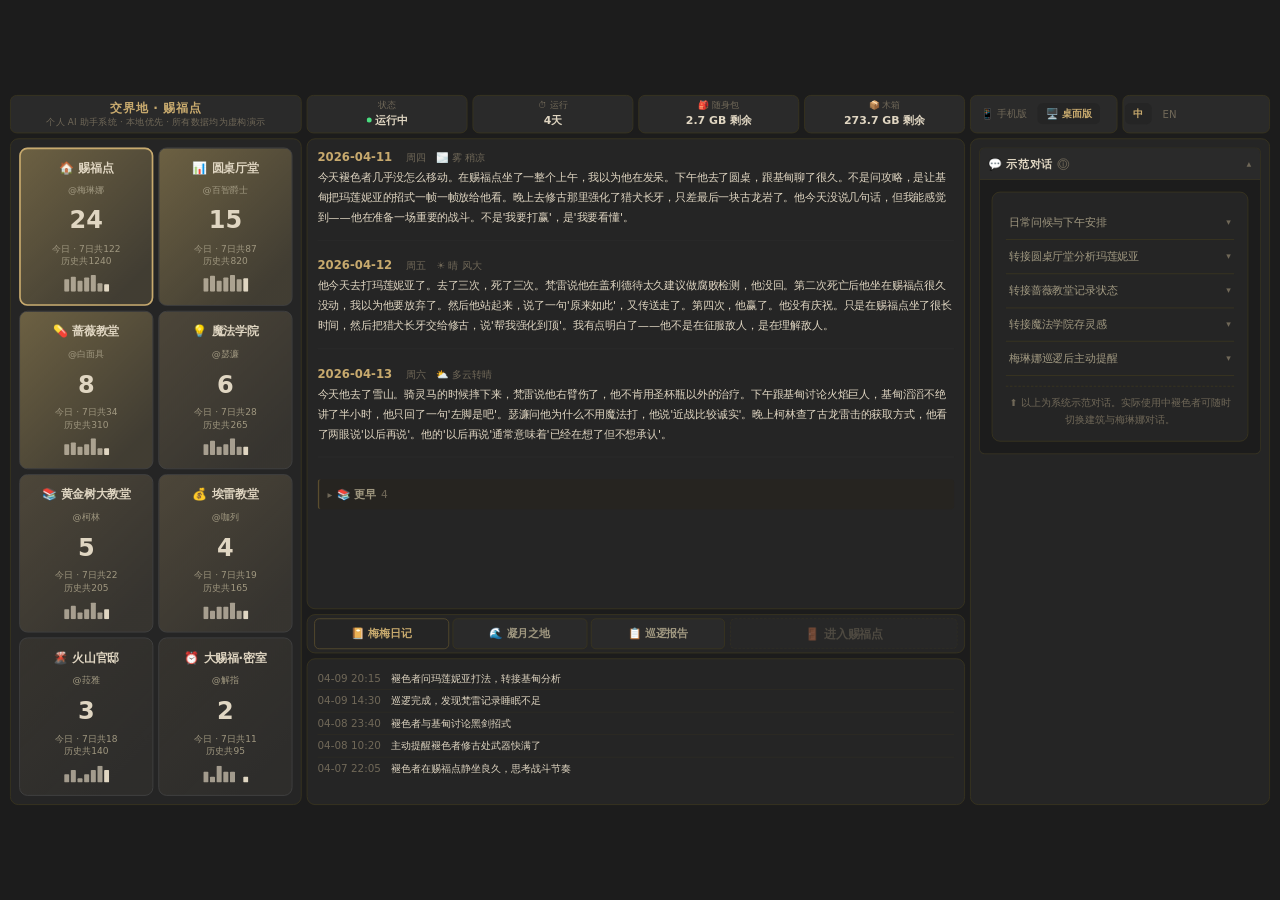
==== desktop.html @ c55a284a "feat(demo desktop): 同步 live dashboard 缩放架构 - #app 锁 1536×864 设计基准 + transform: scale 整页等比缩放   + html" ====
<!DOCTYPE html>
<html lang="zh-CN">
<head>
<script>
// UA 分流 + localStorage 偏好覆盖
(function(){
  var pref = null;
  try { pref = localStorage.getItem('demo_view'); } catch(e){}
  if (pref === 'mobile') { location.replace('/'); return; }
  if (!pref) {
    var isMobile = /Mobi|Android|iPhone|iPad|iPod/i.test(navigator.userAgent);
    if (isMobile) { location.replace('/'); return; }
  }
})();
</script>
<meta charset="UTF-8">
<meta name="viewport" content="width=device-width, initial-scale=1.0">
<title>MoSphere · Site of Grace Demo</title>
<link rel="stylesheet" href="css/style.css?v=20260424a">
<link rel="stylesheet" href="css/desktop.css?v=20260424a">
</head>
<body class="view-desktop">
<div id="app">
  <header id="header">
    <div class="title-box">
      <h1 id="main-title"></h1>
      <div id="header-subtitle"></div>
    </div>
    <div class="status-bar" id="status-bar"></div>
    <div class="view-switch" id="view-switch">
      <button type="button" class="view-opt" data-view="mobile">📱 手机版</button>
      <button type="button" class="view-opt active" data-view="desktop">🖥️ 桌面版</button>
    </div>
    <div class="lang-switch" id="lang-switch">
      <button type="button" class="lang-opt" data-lang="cn" onclick="setLang('cn')">中</button>
      <button type="button" class="lang-opt" data-lang="en" onclick="setLang('en')">EN</button>
    </div>
  </header>

  <div class="desktop-layout">
    <!-- 左列：建筑卡 2×4 -->
    <div class="left-col">
      <div class="cells" id="buildings-grid"></div>
    </div>

    <!-- 中列：content-area + mid-bar + log-area -->
    <div class="mid-col">
      <div class="content-area" id="content-area">
        <div class="accordion" id="accordion"></div>
      </div>
      <div class="mid-bar" id="mid-bar"></div>
      <div class="log-area" id="log-area"></div>
    </div>

    <!-- 右列：对话 -->
    <aside class="right-col">
      <div class="chat-demo" id="conv-area">
        <div class="accordion" id="conv-accordion"></div>
      </div>
    </aside>
  </div>
</div>

<script src="js/app.js?v=20260424a"></script>
<script src="js/desktop.js?v=20260424a"></script>
</body>
</html>
---- css/style.css ----
/* ═══════════════════════════════════════════
   MoSphere Demo — Elden Ring Dark Theme
   Primary: #C8AA6E  Background: #1C1C1C
   ═══════════════════════════════════════════ */

:root {
  --gold: #C8AA6E;
  --gold-dim: #9A7D4E;
  --gold-bright: #E8D5A3;
  --bg-primary: #1C1C1C;
  --bg-secondary: #252525;
  --bg-card: #2A2A2A;
  --bg-card-hover: #333333;
  --text-primary: #E0D6C2;
  --text-secondary: #A09880;
  --text-dim: #706858;
  --border: #3A3520;
  --border-gold: #5A4D2E;
  --green: #4ade80;
  --red: #f87171;
  --yellow: #fbbf24;
}

* { margin: 0; padding: 0; box-sizing: border-box; }

html { overflow-x: hidden; }

body {
  background: var(--bg-primary);
  color: var(--text-primary);
  font-family: 'Segoe UI', 'Noto Sans SC', 'Noto Sans', system-ui, sans-serif;
  line-height: 1.6;
  font-size: 14px;
  overflow-x: hidden;
}

/* ── Header (一行方格，随页面滚动，padding 对齐 main) ── */
header {
  display: flex;
  flex-wrap: wrap;
  align-items: stretch;
  gap: 6px;
  padding: 6px 12px;
  background: var(--bg-secondary);
}

.title-box {
  background: var(--bg-card);
  border: 1px solid var(--border);
  border-radius: 8px;
  padding: 6px 14px;
  display: flex;
  flex-direction: column;
  justify-content: center;
  align-items: center;
  text-align: center;
  flex: 2;
  min-width: 220px;
}

.title-box h1 {
  display: flex;
  align-items: center;
  justify-content: center;
  font-size: 1rem;
  color: var(--gold);
  font-weight: 600;
  letter-spacing: 0.5px;
  line-height: 1.2;
}

.title-box #header-subtitle {
  font-size: 0.7rem;
  color: var(--text-dim);
  margin-top: 2px;
  letter-spacing: 0.2px;
  line-height: 1.3;
}

/* status-bar 在 main 末尾做页脚状态条（对齐 live） */
.status-bar {
  display: flex;
  flex-wrap: wrap;
  gap: 6px;
  justify-content: center;
  margin-top: 6px;
}
/* 手机端（<900px）底部 4 格固定 2×2 */
@media (max-width: 899px) {
  .status-bar {
    display: grid;
    grid-template-columns: repeat(2, 1fr);
  }
  .status-bar .status-item { min-width: 0; }
}

.status-item {
  flex: 1;
  min-width: 108px;
  background: var(--bg-card);
  border: 1px solid var(--border);
  border-radius: 8px;
  padding: 4px 12px;
  display: flex;
  flex-direction: column;
  justify-content: center;
  text-align: center;
  align-items: center;
}
.status-item .label {
  font-size: 0.7rem;
  color: var(--text-dim);
  line-height: 1.2;
}
.status-item .value {
  font-size: 0.88rem;
  color: var(--text-primary);
  font-weight: 600;
  margin-top: 2px;
  display: flex;
  align-items: center;
  gap: 5px;
  white-space: nowrap;
  overflow: hidden;
  text-overflow: ellipsis;
}

.status-dot {
  width: 6px; height: 6px;
  border-radius: 50%;
  background: var(--green);
  flex-shrink: 0;
}

/* view-switch / lang-switch：横向 2 按钮分段控件 */
.view-switch,
.lang-switch {
  display: flex;
  flex-direction: row;
  align-items: center;
  gap: 3px;
  background: var(--bg-card);
  border: 1px solid var(--border);
  border-radius: 8px;
  padding: 3px;
  flex: 0 0 auto;
}
.view-opt,
.lang-opt {
  background: transparent;
  color: var(--text-dim);
  border: none;
  border-radius: 6px;
  padding: 6px 12px;
  font-size: 0.8rem;
  font-family: inherit;
  text-align: center;
  cursor: pointer;
  white-space: nowrap;
  transition: background 0.15s, color 0.15s;
}
.view-opt:hover,
.lang-opt:hover { color: var(--text-primary); }
.view-opt.active,
.lang-opt.active {
  background: var(--bg-secondary);
  color: var(--gold);
  cursor: default;
  font-weight: 600;
}

/* ── Main ── */
main {
  margin: 0 auto;
  padding: 6px 12px;
}

section { margin-bottom: 6px; }

.section-title {
  display: flex;
  align-items: center;
  color: var(--gold);
  font-size: 0.95rem;
  font-weight: 600;
  margin-bottom: 12px;
  padding-bottom: 6px;
  border-bottom: 1px solid var(--border);
}

/* ── Building Panel (≥900 1×8 / 400-899 2×4 / <400 4×2) ── */
#buildings-grid {
  display: grid;
  grid-template-columns: repeat(8, 1fr);
  gap: 6px;
}
@media (max-width: 899px) {
  #buildings-grid { grid-template-columns: repeat(4, 1fr); }
}
@media (max-width: 399px) {
  #buildings-grid { grid-template-columns: repeat(2, 1fr); }
}

.building-card {
  background: var(--bg-card);
  border: 1px solid #444;
  border-radius: 10px;
  padding: 10px 8px;
  text-align: center;
  cursor: pointer;
  transition: border-color 0.15s, background 0.15s;
  position: relative;
  display: flex;
  flex-direction: column;
  justify-content: space-between;
  min-height: 0;
}
.building-card:hover { border-color: var(--gold-dim); }
.building-card.active {
  outline: 2px solid var(--gold);
  outline-offset: -2px;
}

/* 3 档金色半透明叠加（按 7 日活跃度排名分档，每档 3 格） */
.building-card.grade-1 {
  background: linear-gradient(135deg, rgba(232,198,112,0.35), rgba(232,198,112,0.12) 85%), var(--bg-card);
}
.building-card.grade-2 {
  background: linear-gradient(135deg, rgba(200,170,110,0.22), rgba(200,170,110,0.08) 85%), var(--bg-card);
}
.building-card.grade-3 {
  background: linear-gradient(135deg, rgba(139,117,73,0.12), rgba(139,117,73,0.04) 85%), var(--bg-card);
}

/* 第 9 格占位：虚线框、无内容、不响应点击 */
.building-card.placeholder {
  cursor: default;
  background: transparent;
  border: 1px dashed var(--border);
}
.building-card.placeholder:hover { border-color: var(--border); }

/* 卡内排版对齐 live（除配色外）：name 1rem / nick 0.75rem / today 2.2rem / stats 0.75rem */
.building-card .card-emoji {
  display: none; /* emoji 合并到 name 行 */
}
.building-card .card-name {
  font-size: 1rem;
  font-weight: 700;
  line-height: 1.2;
  margin-bottom: 2px;
  white-space: nowrap;
  overflow: hidden;
  text-overflow: ellipsis;
}
.building-card .card-npc {
  font-size: 0.75rem;
  color: var(--text-secondary);
  margin-bottom: 4px;
  white-space: nowrap;
  overflow: hidden;
  text-overflow: ellipsis;
}
.building-card .card-count {
  font-size: 2.2rem;
  font-weight: 700;
  line-height: 1;
  margin: 2px 0;
}
.building-card .card-sub {
  font-size: 0.72rem;
  color: var(--text-secondary);
  line-height: 1.4;
  margin-top: 2px;
}
.building-card svg {
  display: block;
  margin: 6px auto 0;
  color: currentColor;
}

/* Building Detail */
.building-detail {
  background: #222;
  border: 1px solid var(--border-gold);
  border-radius: 8px;
  padding: 16px 18px;
  margin-top: 8px;
  animation: fadeIn 0.15s ease;
}

@keyframes fadeIn {
  from { opacity: 0; transform: translateY(-4px); }
  to   { opacity: 1; transform: translateY(0); }
}

.detail-header {
  display: flex;
  align-items: center;
  gap: 10px;
  margin-bottom: 8px;
}

.detail-emoji { font-size: 1.6rem; }

.detail-name {
  font-size: 1rem;
  color: var(--gold-bright);
  font-weight: 600;
}

.detail-npc { font-size: 0.78rem; color: var(--text-secondary); }

.detail-desc {
  font-size: 0.82rem;
  color: var(--text-secondary);
  margin-bottom: 10px;
  padding-bottom: 10px;
  border-bottom: 1px solid var(--border);
}

.log-row {
  display: flex;
  gap: 12px;
  padding: 5px 0;
  font-size: 0.8rem;
  border-bottom: 1px solid rgba(58,53,32,0.4);
}
.log-row:last-child { border-bottom: none; }
.log-time { color: var(--text-dim); min-width: 90px; flex-shrink: 0; }
.log-summary { color: var(--text-primary); }

/* ── Accordion ── */
.accordion { display: flex; flex-direction: column; gap: 4px; }

.accordion-item {
  border: 1px solid var(--border);
  border-radius: 6px;
}

.accordion-header {
  display: flex;
  justify-content: space-between;
  align-items: center;
  padding: 10px 14px;
  cursor: pointer;
  background: var(--bg-card);
  user-select: none;
  font-size: 0.88rem;
  font-weight: 600;
  transition: background 0.15s;
  border-radius: 6px;
}

.accordion-header:hover { background: var(--bg-card-hover); }
.accordion-header.open {
  border-bottom: 1px solid var(--border);
  border-radius: 6px 6px 0 0;
}

.accordion-body.open {
  border-radius: 0 0 6px 6px;
}

.accordion-title { color: var(--text-primary); }
.accordion-badge {
  font-size: 0.72rem;
  color: var(--text-dim);
  margin-left: 8px;
  font-weight: 400;
}
.accordion-chevron {
  font-size: 0.7rem;
  color: var(--text-dim);
  transition: transform 0.15s;
}
.accordion-header.open .accordion-chevron { transform: rotate(180deg); }

.accordion-body {
  display: none;
  padding: 14px;
  background: var(--bg-primary);
  font-size: 0.82rem;
  line-height: 1.7;
}
.accordion-body.open { display: block; }

/* ── Data Rows (text-dense style) ── */
.data-row {
  display: flex;
  align-items: center;
  gap: 10px;
  padding: 5px 0;
  font-size: 0.82rem;
  border-bottom: 1px solid rgba(58,53,32,0.3);
  white-space: nowrap;
  overflow: hidden;
}
.data-row:last-child { border-bottom: none; }
.data-row .dr-main { flex: 1; overflow: hidden; text-overflow: ellipsis; }
.data-row .dr-meta { color: var(--text-secondary); font-size: 0.76rem; flex-shrink: 0; }
.data-row .dr-label { color: var(--text-dim); min-width: 60px; flex-shrink: 0; font-size: 0.76rem; }

.data-dot { font-size: 0.7rem; flex-shrink: 0; }

/* Subsection header */
.sub-header {
  color: var(--gold);
  font-size: 0.8rem;
  font-weight: 600;
  margin: 10px 0 4px;
}
.sub-header:first-child { margin-top: 0; }

/* Inline summary line */
.summary-line {
  font-size: 0.82rem;
  color: var(--text-primary);
  padding: 6px 0;
  border-bottom: 1px solid var(--border);
  margin-bottom: 8px;
}

/* Colors */
.c-green { color: var(--green); }
.c-red   { color: var(--red); }
.c-gold  { color: var(--gold); }
.c-dim   { color: var(--text-dim); }

/* Priority dots */
.pdot {
  width: 7px; height: 7px;
  border-radius: 50%;
  flex-shrink: 0;
  display: inline-block;
}
.pdot-high   { background: var(--red); }
.pdot-medium { background: var(--yellow); }
.pdot-low    { background: #60a5fa; }
.pdot-done   { background: #555; }

/* done strikethrough */
.done-task { text-decoration: line-through; color: var(--text-dim); }

/* Inspiration */
.insp-done { text-decoration: line-through; color: var(--text-dim); }

/* ── Conversations ── */

/* inner conversation group headers inside the chat window */
.conv-group { border-bottom: 1px solid var(--border); }
.conv-group:last-child { border-bottom: none; }

.conv-group-header {
  display: flex;
  justify-content: space-between;
  align-items: center;
  padding: 9px 4px;
  cursor: pointer;
  font-size: 0.8rem;
  color: var(--text-secondary);
  user-select: none;
  transition: color 0.15s;
}
.conv-group-header:hover, .conv-group-header.open { color: var(--gold); }

.conv-chevron {
  font-size: 0.68rem;
  transition: transform 0.15s;
  color: var(--text-dim);
}
.conv-group-header.open .conv-chevron { transform: rotate(180deg); }

.conv-group-body { display: none; padding: 6px 0 10px; }
.conv-group-body.open { display: block; }

.chat-window {
  background: var(--bg-secondary);
  border: 1px solid var(--border);
  border-radius: 10px;
  padding: 16px;
  max-height: 440px;
  overflow-y: auto;
}

.chat-msg { margin-bottom: 10px; display: flex; }
.chat-msg.user { justify-content: flex-end; }
.chat-msg.assistant { justify-content: flex-start; }
.chat-msg.system { justify-content: center; }

.chat-bubble {
  max-width: 78%;
  padding: 9px 13px;
  border-radius: 10px;
  font-size: 0.84rem;
  line-height: 1.6;
  white-space: pre-line;
}

.chat-msg.user .chat-bubble {
  background: #3A3520;
  border: 1px solid var(--border-gold);
  border-radius: 10px 10px 3px 10px;
}

.chat-msg.assistant .chat-bubble {
  background: var(--bg-card);
  border: 1px solid var(--border);
  border-radius: 10px 10px 10px 3px;
}

.chat-npc-label {
  font-size: 0.68rem;
  color: var(--gold-dim);
  font-weight: 600;
  margin-bottom: 3px;
}

.chat-building-tag {
  font-size: 0.64rem;
  color: var(--text-dim);
  background: rgba(200,170,110,0.1);
  padding: 1px 5px;
  border-radius: 3px;
  margin-left: 5px;
}

.chat-msg.system .chat-bubble {
  background: transparent;
  color: var(--text-dim);
  font-size: 0.74rem;
  padding: 4px 10px;
  border: 1px dashed var(--border);
  border-radius: 6px;
  max-width: 90%;
  text-align: center;
}

/* ── Tooltip ── */
.tooltip-wrapper {
  position: relative;
  display: inline-flex;
  align-items: center;
  vertical-align: middle;
}

.info-icon {
  display: inline-flex;
  align-items: center;
  justify-content: center;
  width: 14px;
  height: 14px;
  border-radius: 50%;
  border: 1px solid var(--text-dim);
  color: var(--text-dim);
  font-size: 0.58rem;
  font-weight: 700;
  font-style: normal;
  cursor: default;
  margin-left: 5px;
  flex-shrink: 0;
  line-height: 1;
  transition: border-color 0.15s, color 0.15s;
  user-select: none;
}

.info-icon:hover {
  border-color: var(--gold-dim);
  color: var(--gold-dim);
}

.tooltip-wrapper .tooltip-text {
  visibility: hidden;
  opacity: 0;
  position: absolute;
  bottom: calc(100% + 7px);
  left: 0;
  transform: none;
  background: rgba(18, 16, 10, 0.93);
  color: var(--text-secondary);
  font-size: 0.75rem;
  font-weight: 400;
  line-height: 1.55;
  padding: 8px 11px;
  border-radius: 6px;
  border: 1px solid var(--border-gold);
  white-space: normal;
  width: 240px;
  pointer-events: none;
  transition: opacity 0.18s ease;
  z-index: 300;
  text-align: left;
}

.tooltip-wrapper:hover .tooltip-text {
  visibility: visible;
  opacity: 1;
  animation: tooltipFadeIn 0.18s ease;
}

/* In the sticky header, drop tooltip downward to avoid clipping */
header .tooltip-wrapper .tooltip-text {
  bottom: auto;
  top: calc(100% + 7px);
}

@keyframes tooltipFadeIn {
  from { opacity: 0; transform: translateY(4px); }
  to   { opacity: 1; transform: translateY(0); }
}

/* ── Footer ── */
footer {
  text-align: center;
  padding: 20px;
  border-top: 1px solid var(--border);
  color: var(--text-dim);
  font-size: 0.74rem;
}

/* ── Scrollbar ── */
::-webkit-scrollbar { width: 5px; height: 5px; }
::-webkit-scrollbar-track { background: var(--bg-primary); }
::-webkit-scrollbar-thumb { background: var(--border-gold); border-radius: 3px; }
::-webkit-scrollbar-thumb:hover { background: var(--gold-dim); }

/* ── 通用折叠（schedule / inspirations / archive / diary older / teahouse contact） ── */
.sched-fold,
.insp-fold,
.arch-fold,
.patrol-fold {
  margin-top: 6px;
  margin-bottom: 4px;
}
.sched-fold > summary,
.insp-fold > summary,
.arch-fold > summary,
.patrol-fold > summary {
  cursor: pointer;
  color: var(--gold);
  font-size: 0.84rem;
  font-weight: 600;
  padding: 6px 10px;
  background: rgba(40,35,22,0.3);
  border-left: 2px solid var(--border-gold);
  border-radius: 4px;
  list-style: none;
  user-select: none;
  display: flex;
  align-items: center;
  gap: 6px;
}
.sched-fold > summary::-webkit-details-marker,
.insp-fold > summary::-webkit-details-marker,
.arch-fold > summary::-webkit-details-marker,
.patrol-fold > summary::-webkit-details-marker { display: none; }
.sched-fold > summary::before,
.insp-fold > summary::before,
.arch-fold > summary::before,
.patrol-fold > summary::before {
  content: '▸';
  color: var(--text-dim);
  font-size: 0.72rem;
  transition: transform 0.15s;
}
.sched-fold[open] > summary::before,
.insp-fold[open] > summary::before,
.arch-fold[open] > summary::before,
.patrol-fold[open] > summary::before { transform: rotate(90deg); }
.sched-fold > summary:hover,
.insp-fold > summary:hover,
.arch-fold > summary:hover,
.patrol-fold > summary:hover { background: rgba(90,77,46,0.2); }
.sched-fold-body,
.insp-fold-body,
.arch-fold-body,
.patrol-fold-body {
  padding: 4px 6px 0 6px;
}

/* ── Health 单行布局 ── */
.health-row .dr-label-big {
  min-width: 48px;
  color: var(--gold-dim);
  font-weight: 600;
  font-size: 0.8rem;
}

/* ── Diary 更早折叠 ── */
.diary-older {
  margin-top: 8px;
}
.diary-older summary {
  cursor: pointer;
  color: var(--text-secondary);
  font-size: 0.8rem;
  font-weight: 600;
  padding: 8px 10px;
  background: rgba(40,35,22,0.3);
  border-left: 2px solid var(--border-gold);
  border-radius: 4px;
  list-style: none;
  user-select: none;
  display: flex;
  align-items: center;
  gap: 6px;
}
.diary-older summary::-webkit-details-marker { display: none; }
.diary-older summary::before {
  content: '▸';
  color: var(--text-dim);
  font-size: 0.72rem;
  transition: transform 0.15s;
}
.diary-older[open] summary::before { transform: rotate(90deg); }
.diary-older summary:hover { background: rgba(90,77,46,0.18); }
.diary-older-body {
  padding: 12px 6px 0 6px;
}

/* ── Teahouse / Volcano Manor ── */
.contact-item {
  margin-bottom: 6px;
  background: rgba(40,35,22,0.4);
  border-left: 2px solid var(--border-gold);
  border-radius: 4px;
  overflow: hidden;
}
.contact-item summary.contact-name {
  cursor: pointer;
  color: var(--gold);
  font-weight: 600;
  font-size: 0.9rem;
  padding: 8px 12px;
  list-style: none;
  user-select: none;
  display: flex;
  align-items: center;
  gap: 6px;
}
.contact-item summary.contact-name::-webkit-details-marker { display: none; }
.contact-item summary.contact-name::before {
  content: '▸';
  color: var(--text-dim);
  font-size: 0.72rem;
  transition: transform 0.15s;
}
.contact-item[open] summary.contact-name::before { transform: rotate(90deg); }
.contact-item summary.contact-name:hover { background: rgba(90,77,46,0.18); }
.contact-item .contact-body {
  padding: 4px 12px 12px 12px;
}

.contact-tags {
  display: flex;
  flex-wrap: wrap;
  align-items: center;
  gap: 4px;
  margin-top: 4px;
}
.contact-tags .tag-label {
  font-size: 0.7rem;
  color: var(--text-dim);
  min-width: 40px;
}
.contact-field {
  font-size: 0.75rem;
  color: var(--text-primary);
  background: var(--bg-card);
  padding: 2px 8px;
  border-radius: 4px;
  border: 1px solid var(--border);
}
.contact-field.tag-like    { background: rgba(74,222,128,0.10); color: #86efac; border-color: rgba(74,222,128,0.25); }
.contact-field.tag-dislike { background: rgba(248,113,113,0.10); color: #fca5a5; border-color: rgba(248,113,113,0.25); }
.contact-field.tag-goal    { background: rgba(200,170,110,0.12); color: var(--gold-bright); border-color: var(--border-gold); }

/* ── Responsive ── */
@media (max-width: 600px) {
  header { padding: 6px 12px; gap: 4px; flex-wrap: wrap; }
  .title-box {
    flex: 1 1 100%;
    padding: 6px 10px;
  }
  .title-box h1 { font-size: 0.95rem; justify-content: center; }
  .title-box #header-subtitle { font-size: 0.68rem; margin-top: 1px; }
  .view-switch, .lang-switch {
    flex: 1 1 0;
    padding: 2px;
    gap: 2px;
  }
  .view-opt, .lang-opt {
    flex: 1 1 0;
    padding: 5px 6px;
    font-size: 0.75rem;
  }
}
---- css/desktop.css ----
/* ═══════════════════════════════════════════
   desktop.css — 桌面版 3 列布局
   设计基准 1536×864 + transform: scale 整页等比缩放
   ═══════════════════════════════════════════ */

/* 锁 root font-size = 16px：忽略浏览器字号偏好，rem 不跟着变大挤破固定 px 布局；
   整页缩放由下面的 transform: scale 统管 */
html { font-size: 16px; }
html, body { height: 100%; margin: 0; }
body.view-desktop {
  overflow: hidden;
  display: flex;
  align-items: center;
  justify-content: center;
  background: var(--bg-primary);
}

/* #app 固定 1536×864，transform: scale 按视窗等比缩放 */
body.view-desktop #app {
  margin: 0;
  padding: 6px 12px;
  width: 1536px;
  height: 864px;
  display: flex;
  flex-direction: column;
  transform-origin: center center;
  transform: scale(var(--app-scale, 1));
}

/* topbar 与 3-col body 同基准对齐：title 350 / status 790 / view 177 / lang 177
   #app 内宽 = 1536 - 24 padding = 1512；4 children × 3 gaps × 6 = 18；items 总 1494
   边界 x=350（左/中分界）/ x=1146（中/右分界）和 body 3-col 完全一致 */
body.view-desktop header {
  flex-shrink: 0;
  flex-wrap: nowrap;
  background: transparent;
  border-bottom: none;
  padding: 0 0 6px 0;
  gap: 6px;
}
body.view-desktop header .title-box { flex: 0 0 350px; min-width: 0; }
body.view-desktop header .status-bar {
  flex: 0 0 790px;
  display: grid;
  grid-template-columns: repeat(4, 1fr);
  gap: 6px;
  margin-top: 0;
}
body.view-desktop header .status-bar .status-item {
  min-width: 0;
  flex: unset;
}
body.view-desktop header .view-switch { flex: 0 0 177px; min-width: 0; }
body.view-desktop header .lang-switch { flex: 0 0 177px; min-width: 0; }

/* 3 列主体（与 topbar 同基准对齐：350 / 790 / 360） */
.desktop-layout {
  display: grid;
  grid-template-columns: 350px 790px 360px;
  gap: 6px;
  flex: 1;
  min-height: 0;
  align-items: stretch;
}

.left-col, .mid-col, .right-col {
  min-height: 0;
  min-width: 0;
}

/* 左列：cells 2×4 */
.left-col {
  background: var(--bg-secondary);
  border: 1px solid var(--border);
  border-radius: 10px;
  padding: 10px;
  display: flex;
  flex-direction: column;
}
body.view-desktop #buildings-grid.cells {
  display: grid;
  grid-template-columns: repeat(2, 1fr);
  grid-template-rows: repeat(4, 1fr);
  gap: 6px;
  flex: 1;
  min-height: 0;
}
body.view-desktop .cells .building-card {
  max-width: none;
  min-width: 0;
  min-height: 0;
  padding: 8px 10px;
  display: flex;
  flex-direction: column;
  justify-content: space-evenly;
  overflow: hidden;
  cursor: pointer;
  transition: border-color 0.15s, outline 0.15s;
}
body.view-desktop .cells .building-card:hover { border-color: var(--gold-dim); }
body.view-desktop .cells .building-card.active {
  outline: 2px solid var(--gold);
  outline-offset: -2px;
}
body.view-desktop .cells .building-card .card-name  { font-size: 0.9rem; line-height: 1.2; }
body.view-desktop .cells .building-card .card-npc   { font-size: 0.68rem; }
body.view-desktop .cells .building-card .card-count { font-size: 1.8rem; line-height: 1; }
body.view-desktop .cells .building-card .card-sub   { font-size: 0.68rem; line-height: 1.4; }
body.view-desktop .cells .building-card svg { max-height: 22px; margin: 2px auto 0; }

/* 中列：content-area 7.5 / mid-bar 0.5 / log-area 2 */
.mid-col {
  display: flex;
  flex-direction: column;
  gap: 6px;
}
.content-area, .log-area {
  background: var(--bg-secondary);
  border: 1px solid var(--border);
  border-radius: 10px;
  padding: 10px 12px;
  overflow-y: auto;
  scrollbar-width: thin;
  scrollbar-color: var(--border-gold) transparent;
}
.content-area { flex: 7.4; min-height: 0; }
.content-area .desk-section-title {
  color: var(--gold);
  font-weight: 600;
  font-size: 0.95rem;
  margin-bottom: 10px;
  padding-bottom: 6px;
  border-bottom: 1px solid var(--border-gold);
}
.content-area .desk-tabs {
  display: flex;
  gap: 4px;
  margin-bottom: 10px;
  padding-bottom: 6px;
  border-bottom: 1px solid var(--border-gold);
}
.content-area .desk-tab {
  background: var(--bg-card);
  border: 1px solid var(--border);
  color: var(--text-secondary);
  padding: 5px 14px;
  border-radius: 6px;
  font-size: 0.85rem;
  font-weight: 600;
  font-family: inherit;
  cursor: pointer;
  transition: background 0.15s, color 0.15s;
}
.content-area .desk-tab:hover { color: var(--text-primary); }
.content-area .desk-tab.active {
  background: var(--bg-secondary);
  color: var(--gold);
  border-color: var(--border-gold);
  cursor: default;
}
.log-area    { flex: 2.1; min-height: 0; }
.content-area::-webkit-scrollbar,
.log-area::-webkit-scrollbar { width: 6px; }
.content-area::-webkit-scrollbar-thumb,
.log-area::-webkit-scrollbar-thumb {
  background: var(--border-gold);
  border-radius: 3px;
}

/* mid-bar：建筑名 + 进入按钮（灰） */
.mid-bar {
  background: var(--bg-secondary);
  border: 1px solid var(--border);
  border-radius: 10px;
  padding: 4px 8px;
  display: flex;
  align-items: stretch;
  gap: 6px;
  flex: 0.5;
  min-height: 40px;
}
.mid-bar .mb-name {
  flex: 1;
  display: flex;
  align-items: center;
  justify-content: center;
  color: var(--text-secondary);
  font-weight: 600;
  font-size: 0.9rem;
  background: var(--bg-card);
  border-radius: 6px;
  padding: 4px 12px;
}
.mid-bar .mb-enter {
  flex: 1;
  display: flex;
  align-items: center;
  justify-content: center;
  color: var(--text-dim);
  font-weight: 600;
  font-size: 0.88rem;
  background: var(--bg-card);
  border: 1px dashed var(--border);
  border-radius: 6px;
  padding: 4px 12px;
  cursor: not-allowed;
  opacity: 0.55;
}

/* mid-bar 多 tab 布局 */
.mid-bar .mb-tabs {
  display: flex;
  gap: 4px;
  flex: 2;
  align-items: stretch;
}
.mid-bar .mb-tab {
  flex: 1;
  background: var(--bg-card);
  border: 1px solid var(--border);
  color: var(--text-secondary);
  font-weight: 600;
  font-size: 0.82rem;
  font-family: inherit;
  border-radius: 6px;
  padding: 4px 8px;
  cursor: pointer;
  transition: background 0.15s, color 0.15s;
  white-space: nowrap;
}
.mid-bar .mb-tab:hover { color: var(--text-primary); }
.mid-bar .mb-tab.active {
  background: var(--bg-secondary);
  color: var(--gold);
  border-color: var(--border-gold);
  cursor: default;
}

/* log-area header style */
.log-area .log-title {
  color: var(--gold-dim);
  font-weight: 600;
  font-size: 0.78rem;
  margin-bottom: 6px;
  padding-bottom: 4px;
  border-bottom: 1px solid var(--border);
}
.log-area .log-row {
  display: flex;
  gap: 8px;
  padding: 3px 0;
  font-size: 0.78rem;
}
.log-area .log-row .log-time {
  color: var(--text-dim);
  min-width: 80px;
  white-space: nowrap;
}
.log-area .log-row .log-summary {
  color: var(--text-primary);
  flex: 1;
}

/* 右列：对话 */
.right-col {
  background: var(--bg-secondary);
  border: 1px solid var(--border);
  border-radius: 10px;
  padding: 10px;
  display: flex;
  flex-direction: column;
  overflow: hidden;
}
.right-col .chat-demo {
  flex: 1;
  overflow-y: auto;
  scrollbar-width: thin;
  scrollbar-color: var(--border-gold) transparent;
}
.right-col .chat-demo::-webkit-scrollbar { width: 6px; }
.right-col .chat-demo::-webkit-scrollbar-thumb {
  background: var(--border-gold);
  border-radius: 3px;
}
/* 右列 bubble 更窄一点 */
.right-col .chat-bubble { max-width: 90%; font-size: 0.8rem; }

/* 对齐手机版的 conv accordion（但在桌面独立面板里） */
.right-col .accordion-item { margin-bottom: 4px; }
.right-col .accordion-header { padding: 8px 10px; font-size: 0.85rem; }

/* 桌面 topbar 按钮/方格尺寸微调（紧凑） */
body.view-desktop .title-box { padding: 4px 10px; flex: 2; min-width: 180px; }
body.view-desktop .title-box h1 { font-size: 0.92rem; }
body.view-desktop .title-box #header-subtitle { font-size: 0.66rem; }
body.view-desktop .view-switch,
body.view-desktop .lang-switch { padding: 2px; }
body.view-desktop .view-opt,
body.view-desktop .lang-opt { padding: 4px 10px; font-size: 0.76rem; }
body.view-desktop .status-item .label { font-size: 0.66rem; }
body.view-desktop .status-item .value { font-size: 0.82rem; }
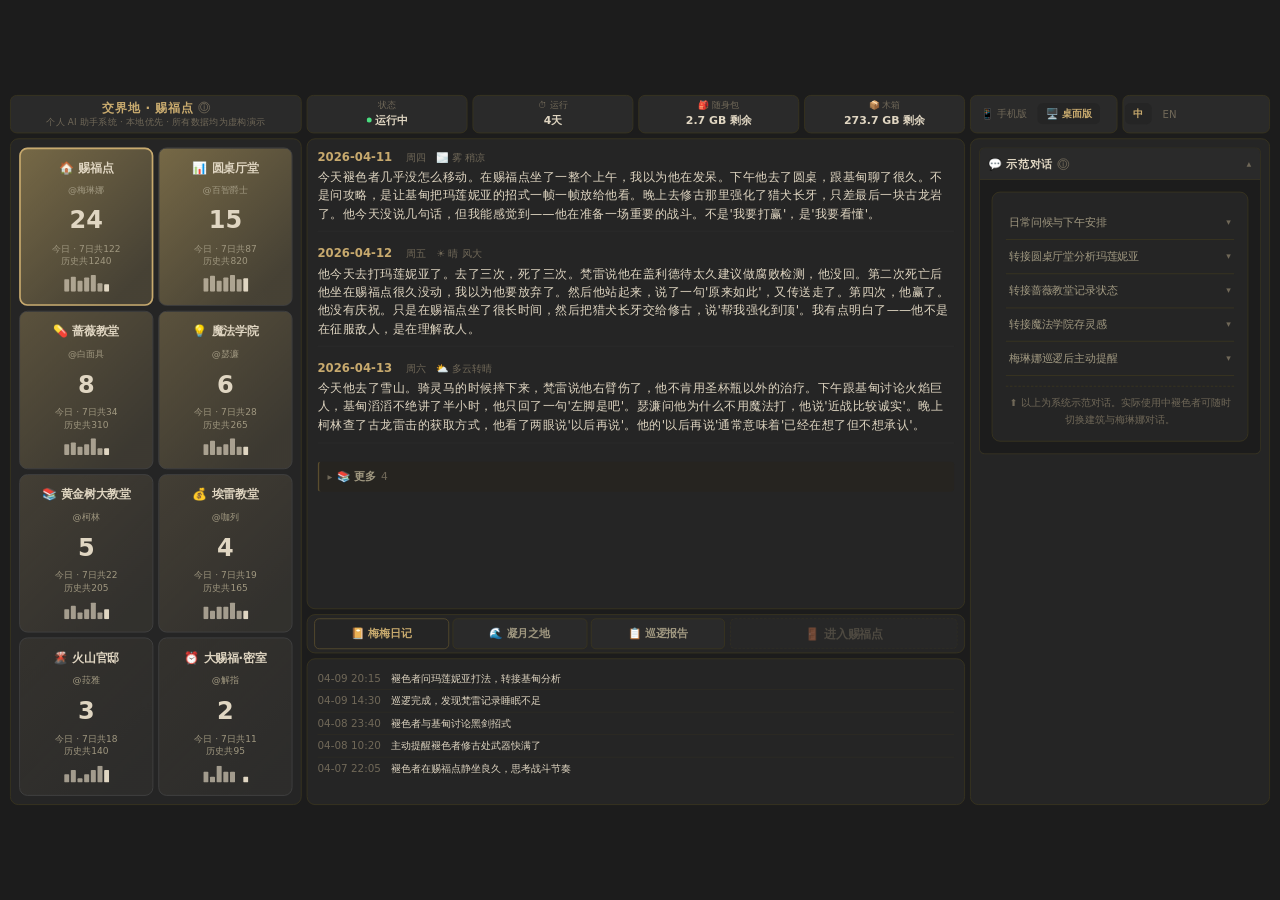
==== commit 5eaa785a: "fix(demo): 视图切换跳转改相对路径 GitHub Pages 部署在 /MoSphere-Demo/ 子路径下，原 location.replace('/desktop.html') 和 '" ====
--- a/desktop.html
+++ b/desktop.html
@@ -6,18 +6,18 @@
 (function(){
   var pref = null;
   try { pref = localStorage.getItem('demo_view'); } catch(e){}
-  if (pref === 'mobile') { location.replace('/'); return; }
+  if (pref === 'mobile') { location.replace('./'); return; }
   if (!pref) {
     var isMobile = /Mobi|Android|iPhone|iPad|iPod/i.test(navigator.userAgent);
-    if (isMobile) { location.replace('/'); return; }
+    if (isMobile) { location.replace('./'); return; }
   }
 })();
 </script>
 <meta charset="UTF-8">
 <meta name="viewport" content="width=device-width, initial-scale=1.0">
 <title>MoSphere · Site of Grace Demo</title>
-<link rel="stylesheet" href="css/style.css?v=20260424a">
-<link rel="stylesheet" href="css/desktop.css?v=20260424a">
+<link rel="stylesheet" href="css/style.css?v=20260425h">
+<link rel="stylesheet" href="css/desktop.css?v=20260425h">
 </head>
 <body class="view-desktop">
 <div id="app">
@@ -61,7 +61,7 @@
   </div>
 </div>
 
-<script src="js/app.js?v=20260424a"></script>
-<script src="js/desktop.js?v=20260424a"></script>
+<script src="js/app.js?v=20260425h"></script>
+<script src="js/desktop.js?v=20260425h"></script>
 </body>
 </html>
--- a/css/style.css
+++ b/css/style.css
@@ -221,15 +221,18 @@
   outline-offset: -2px;
 }
 
-/* 3 档金色半透明叠加（按 7 日活跃度排名分档，每档 3 格） */
+/* 4 档金色半透明叠加（按今日活跃度排名分档，8 栋每档 2 格） */
 .building-card.grade-1 {
-  background: linear-gradient(135deg, rgba(232,198,112,0.35), rgba(232,198,112,0.12) 85%), var(--bg-card);
+  background: linear-gradient(135deg, rgba(232,198,112,0.40), rgba(232,198,112,0.15) 85%), var(--bg-card);
 }
 .building-card.grade-2 {
-  background: linear-gradient(135deg, rgba(200,170,110,0.22), rgba(200,170,110,0.08) 85%), var(--bg-card);
+  background: linear-gradient(135deg, rgba(216,184,108,0.28), rgba(216,184,108,0.10) 85%), var(--bg-card);
 }
 .building-card.grade-3 {
-  background: linear-gradient(135deg, rgba(139,117,73,0.12), rgba(139,117,73,0.04) 85%), var(--bg-card);
+  background: linear-gradient(135deg, rgba(180,153,98,0.18), rgba(180,153,98,0.06) 85%), var(--bg-card);
+}
+.building-card.grade-4 {
+  background: linear-gradient(135deg, rgba(139,117,73,0.10), rgba(139,117,73,0.03) 85%), var(--bg-card);
 }
 
 /* 第 9 格占位：虚线框、无内容、不响应点击 */
--- a/css/desktop.css
+++ b/css/desktop.css
@@ -290,7 +290,7 @@
 .right-col .accordion-header { padding: 8px 10px; font-size: 0.85rem; }
 
 /* 桌面 topbar 按钮/方格尺寸微调（紧凑） */
-body.view-desktop .title-box { padding: 4px 10px; flex: 2; min-width: 180px; }
+body.view-desktop .title-box { padding: 4px 10px; }
 body.view-desktop .title-box h1 { font-size: 0.92rem; }
 body.view-desktop .title-box #header-subtitle { font-size: 0.66rem; }
 body.view-desktop .view-switch,
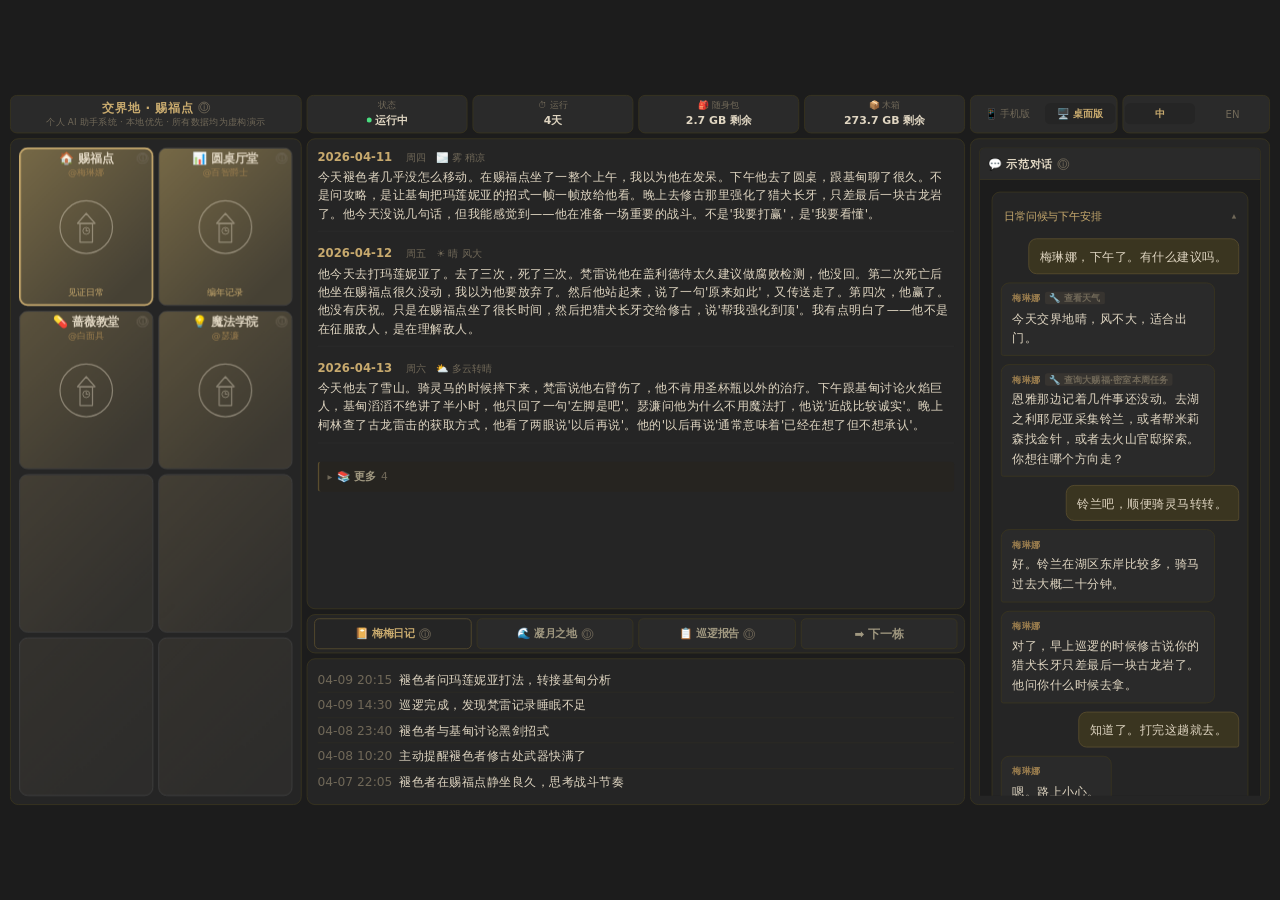
==== commit c8c20c46: "feat(demo): 同步 dashboard 翻面机制 + placeholder logo + 正面字段 - 卡片正反面 grid 5 行 (1fr 1fr 6fr 1fr 1fr)，正面 .b" ====
--- a/desktop.html
+++ b/desktop.html
@@ -16,8 +16,8 @@
 <meta charset="UTF-8">
 <meta name="viewport" content="width=device-width, initial-scale=1.0">
 <title>MoSphere · Site of Grace Demo</title>
-<link rel="stylesheet" href="css/style.css?v=20260425h">
-<link rel="stylesheet" href="css/desktop.css?v=20260425h">
+<link rel="stylesheet" href="css/style.css?v=20260427a">
+<link rel="stylesheet" href="css/desktop.css?v=20260427a">
 </head>
 <body class="view-desktop">
 <div id="app">
@@ -61,7 +61,7 @@
   </div>
 </div>
 
-<script src="js/app.js?v=20260425h"></script>
-<script src="js/desktop.js?v=20260425h"></script>
+<script src="js/app.js?v=20260427a"></script>
+<script src="js/desktop.js?v=20260427a"></script>
 </body>
 </html>
--- a/css/style.css
+++ b/css/style.css
@@ -147,6 +147,7 @@
 }
 .view-opt,
 .lang-opt {
+  flex: 1;
   background: transparent;
   color: var(--text-dim);
   border: none;
@@ -256,6 +257,8 @@
   overflow: hidden;
   text-overflow: ellipsis;
 }
+/* 手机端英文卡名更长，缩一档 */
+body.lang-en:not(.view-desktop) .building-card .card-name { font-size: 0.82rem; }
 .building-card .card-npc {
   font-size: 0.75rem;
   color: var(--text-secondary);
@@ -331,7 +334,13 @@
 }
 .log-row:last-child { border-bottom: none; }
 .log-time { color: var(--text-dim); min-width: 90px; flex-shrink: 0; }
-.log-summary { color: var(--text-primary); }
+.log-summary { color: var(--text-primary); min-width: 0; overflow-wrap: anywhere; }
+/* 火山官邸 contact 内的 observation 行允许换行（长英文不剪掉） */
+.contact-body .data-row { white-space: normal; align-items: flex-start; font-size: 1rem; }
+.contact-body .data-row .log-summary { white-space: normal; }
+/* 火山官邸 contact 内 content 整体放大一档 */
+.contact-body .contact-field { font-size: 0.85rem; }
+.contact-body .contact-tags .tag-label { font-size: 0.8rem; }
 
 /* ── Accordion ── */
 .accordion { display: flex; flex-direction: column; gap: 4px; }
@@ -383,8 +392,8 @@
   display: none;
   padding: 14px;
   background: var(--bg-primary);
-  font-size: 0.82rem;
-  line-height: 1.7;
+  font-size: 0.92rem;
+  line-height: 1.6;
 }
 .accordion-body.open { display: block; }
 
@@ -394,7 +403,7 @@
   align-items: center;
   gap: 10px;
   padding: 5px 0;
-  font-size: 0.82rem;
+  font-size: 0.92rem;
   border-bottom: 1px solid rgba(58,53,32,0.3);
   white-space: nowrap;
   overflow: hidden;
@@ -495,7 +504,7 @@
   max-width: 78%;
   padding: 9px 13px;
   border-radius: 10px;
-  font-size: 0.84rem;
+  font-size: 0.92rem;
   line-height: 1.6;
   white-space: pre-line;
 }
@@ -680,6 +689,11 @@
 .patrol-fold-body {
   padding: 4px 6px 0 6px;
 }
+/* 折叠展开后内部行距比常规 .data-row 紧一点 */
+.sched-fold-body .data-row,
+.insp-fold-body .data-row,
+.arch-fold-body .data-row,
+.patrol-fold-body .data-row { padding: 3px 0; }
 
 /* ── Health 单行布局 ── */
 .health-row .dr-label-big {
@@ -798,3 +812,68 @@
     font-size: 0.75rem;
   }
 }
+
+/* ════════════════════════════════════════
+   翻面机制（桌面 + 手机共用 — 同 dashboard）
+   ════════════════════════════════════════ */
+.buildings-grid, .cells { perspective: 1000px; }
+
+/* logo wrapper + SVG（共用）*/
+.bf-logo-wrap {
+  display: flex;
+  align-items: center;
+  justify-content: center;
+  width: 100%;
+  height: 100%;
+  pointer-events: none;
+}
+.bf-logo {
+  display: block;
+  opacity: 0.45;
+  color: var(--gold);
+}
+
+/* 已落地正面 nick + est 金色调 */
+.card-front > .bf-nick { color: var(--gold-dim, var(--text-secondary)); }
+.bf-est { color: var(--gold); }
+
+/* ── 手机版翻面 ── */
+body:not(.view-desktop) .building-card {
+  padding: 0;
+  overflow: hidden;
+  min-height: 180px;
+  display: flex;
+  flex-direction: column;
+}
+body:not(.view-desktop) .building-card > .card-flip-container {
+  position: relative;
+  flex: 1 1 auto;
+  min-height: 0;
+  width: 100%;
+  transform-style: preserve-3d;
+  transition: transform 420ms cubic-bezier(0.4, 0, 0.2, 1);
+}
+body:not(.view-desktop) .building-card.flipped > .card-flip-container {
+  transform: rotateY(180deg);
+}
+body:not(.view-desktop) .card-back,
+body:not(.view-desktop) .card-front {
+  position: absolute;
+  inset: 0;
+  backface-visibility: hidden;
+  -webkit-backface-visibility: hidden;
+  display: grid;
+  grid-template-rows: 1fr 1fr 6fr 1fr 1fr;
+  align-items: center;
+  justify-items: center;
+  padding: 8px 4px;
+  text-align: center;
+  border-radius: inherit;
+  overflow: hidden;
+}
+body:not(.view-desktop) .card-back { transform: rotateY(180deg); }
+body:not(.view-desktop) .bf-logo-wrap { align-self: stretch; justify-self: stretch; }
+body:not(.view-desktop) .bf-logo { width: 90px; height: 90px; max-width: 60%; }
+body:not(.view-desktop) .bf-title { font-size: 1rem; font-weight: 700; line-height: 1.2; }
+body:not(.view-desktop) .bf-nick { font-size: .75rem; line-height: 1.3; }
+body:not(.view-desktop) .bf-est { font-size: .8rem; line-height: 1.3; }
--- a/css/desktop.css
+++ b/css/desktop.css
@@ -93,9 +93,16 @@
   display: flex;
   flex-direction: column;
   justify-content: space-evenly;
-  overflow: hidden;
   cursor: pointer;
+  position: relative;
   transition: border-color 0.15s, outline 0.15s;
+}
+/* 卡片右上角 ⓘ 描述 */
+body.view-desktop .building-card .card-info { position: absolute; top: 5px; right: 5px; z-index: 2; }
+body.view-desktop .building-card .card-info .info-icon { margin-left: 0; }
+body.view-desktop .building-card .card-info .tooltip-text {
+  left: auto; right: 0;
+  bottom: auto; top: calc(100% + 5px);
 }
 body.view-desktop .cells .building-card:hover { border-color: var(--gold-dim); }
 body.view-desktop .cells .building-card.active {
@@ -167,18 +174,22 @@
   border-radius: 3px;
 }
 
-/* mid-bar：建筑名 + 进入按钮（灰） */
+/* mid-bar：所有 children 等宽（用 grid auto-columns，children 数变化时自动等分） */
 .mid-bar {
   background: var(--bg-secondary);
   border: 1px solid var(--border);
   border-radius: 10px;
   padding: 4px 8px;
-  display: flex;
+  display: grid;
+  grid-auto-flow: column;
+  grid-auto-columns: 1fr;
   align-items: stretch;
   gap: 6px;
   flex: 0.5;
   min-height: 40px;
 }
+/* mb-tabs 透明化：让里面的 tab 按钮直接成为 mid-bar 的 grid cell */
+.mid-bar .mb-tabs { display: contents; }
 .mid-bar .mb-name {
   flex: 1;
   display: flex;
@@ -206,16 +217,30 @@
   cursor: not-allowed;
   opacity: 0.55;
 }
-
-/* mid-bar 多 tab 布局 */
-.mid-bar .mb-tabs {
-  display: flex;
-  gap: 4px;
-  flex: 2;
-  align-items: stretch;
-}
+.mid-bar .mb-next {
+  display: flex;
+  align-items: center;
+  justify-content: center;
+  color: var(--text-secondary);
+  font-weight: 600;
+  font-size: 0.88rem;
+  font-family: inherit;
+  background: var(--bg-card);
+  border: 1px solid var(--border);
+  border-radius: 6px;
+  padding: 4px 12px;
+  cursor: pointer;
+  transition: background 0.15s, color 0.15s, border-color 0.15s;
+  white-space: nowrap;
+}
+.mid-bar .mb-next:hover {
+  background: var(--bg-card-hover);
+  color: var(--gold);
+  border-color: var(--border-gold);
+}
+
+/* mid-bar tab 按钮（mb-tabs 用 display:contents 透明化，tab 直接是 mid-bar grid 子项） */
 .mid-bar .mb-tab {
-  flex: 1;
   background: var(--bg-card);
   border: 1px solid var(--border);
   color: var(--text-secondary);
@@ -240,7 +265,7 @@
 .log-area .log-title {
   color: var(--gold-dim);
   font-weight: 600;
-  font-size: 0.78rem;
+  font-size: 0.92rem;
   margin-bottom: 6px;
   padding-bottom: 4px;
   border-bottom: 1px solid var(--border);
@@ -249,7 +274,7 @@
   display: flex;
   gap: 8px;
   padding: 3px 0;
-  font-size: 0.78rem;
+  font-size: 0.92rem;
 }
 .log-area .log-row .log-time {
   color: var(--text-dim);
@@ -270,24 +295,45 @@
   display: flex;
   flex-direction: column;
   overflow: hidden;
+  min-width: 0;
 }
 .right-col .chat-demo {
   flex: 1;
+  min-width: 0;
   overflow-y: auto;
+  overflow-x: hidden;
   scrollbar-width: thin;
   scrollbar-color: var(--border-gold) transparent;
 }
+/* 长英文 title flex 子元素必须能 shrink，否则会撑出右列宽度 */
+.right-col .accordion-header,
+.right-col .conv-group-header { min-width: 0; }
+.right-col .accordion-header .accordion-title,
+.right-col .conv-group-header > span:first-child {
+  min-width: 0;
+  flex: 1;
+  overflow-wrap: anywhere;
+}
+.right-col .chat-window { max-height: none; padding: 10px; overflow-x: hidden; }
 .right-col .chat-demo::-webkit-scrollbar { width: 6px; }
 .right-col .chat-demo::-webkit-scrollbar-thumb {
   background: var(--border-gold);
   border-radius: 3px;
 }
 /* 右列 bubble 更窄一点 */
-.right-col .chat-bubble { max-width: 90%; font-size: 0.8rem; }
+.right-col .chat-bubble { max-width: 90%; font-size: 0.92rem; }
 
 /* 对齐手机版的 conv accordion（但在桌面独立面板里） */
 .right-col .accordion-item { margin-bottom: 4px; }
 .right-col .accordion-header { padding: 8px 10px; font-size: 0.85rem; }
+/* 桌面版示范对话 outer：强制展开，藏掉 chevron，去掉 hover 视觉 */
+.right-col .accordion-header.static .accordion-chevron { display: none; }
+.right-col .accordion-header.static:hover { background: var(--bg-card); }
+/* 右栏 ⓘ tooltip 朝下溢出，避开顶边被 overflow:hidden 裁 */
+.right-col .tooltip-wrapper .tooltip-text {
+  bottom: auto;
+  top: calc(100% + 7px);
+}
 
 /* 桌面 topbar 按钮/方格尺寸微调（紧凑） */
 body.view-desktop .title-box { padding: 4px 10px; }
@@ -299,3 +345,41 @@
 body.view-desktop .lang-opt { padding: 4px 10px; font-size: 0.76rem; }
 body.view-desktop .status-item .label { font-size: 0.66rem; }
 body.view-desktop .status-item .value { font-size: 0.82rem; }
+
+/* ════════════════════════════════════════
+   翻面机制（桌面）— 同 dashboard
+   ════════════════════════════════════════ */
+body.view-desktop .cells .building-card {
+  padding: 0;
+  overflow: hidden;
+}
+body.view-desktop .cells .building-card > .card-flip-container {
+  position: relative;
+  flex: 1;
+  min-height: 0;
+  width: 100%;
+  transform-style: preserve-3d;
+  transition: transform 420ms cubic-bezier(0.4, 0, 0.2, 1);
+}
+body.view-desktop .cells .building-card.flipped > .card-flip-container {
+  transform: rotateY(180deg);
+}
+body.view-desktop .cells .card-back,
+body.view-desktop .cells .card-front {
+  position: absolute;
+  inset: 0;
+  backface-visibility: hidden;
+  -webkit-backface-visibility: hidden;
+  display: grid;
+  grid-template-rows: 1fr 1fr 6fr 1fr 1fr;
+  padding: 4px 2px;
+  border-radius: inherit;
+  overflow: hidden;
+  text-align: center;
+}
+body.view-desktop .cells .card-back { transform: rotateY(180deg); }
+body.view-desktop .cells .bf-logo-wrap { align-self: stretch; justify-self: stretch; }
+body.view-desktop .cells .bf-logo { width: 75px !important; height: 75px !important; max-width: 100% !important; max-height: 100% !important; }
+body.view-desktop .cells .bf-title { font-size: 0.9rem; font-weight: 700; line-height: 1.2; }
+body.view-desktop .cells .bf-nick { font-size: 0.68rem; line-height: 1.3; }
+body.view-desktop .cells .bf-est { font-size: 0.7rem; line-height: 1.2; }
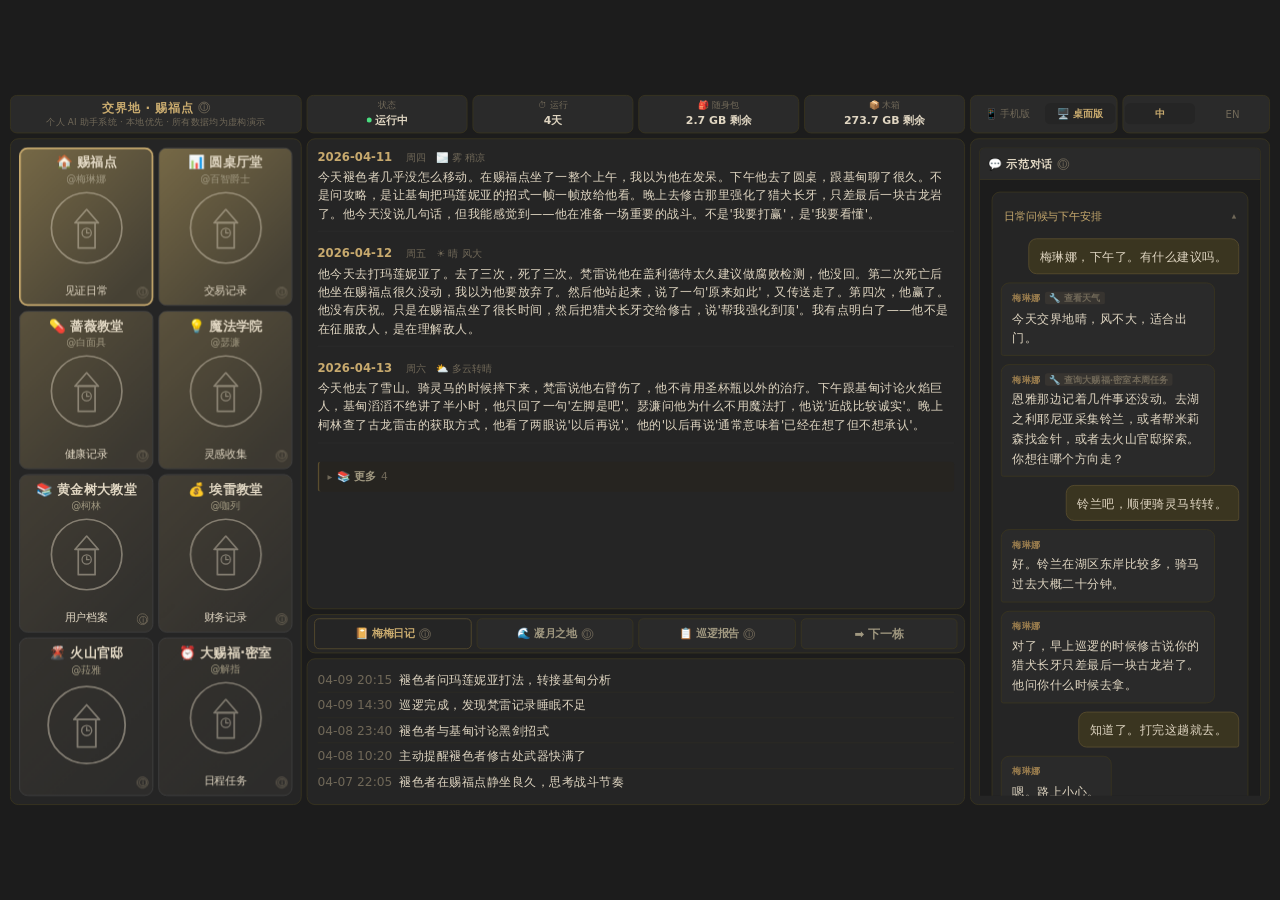
==== commit dcce2727: "fix(demo): 桌面卡片布局 + tooltip portal + 字号统一 + 翻面修复 - 卡片正反面 grid 改 auto auto 1fr auto auto，name/npc 两面精" ====
--- a/desktop.html
+++ b/desktop.html
@@ -16,8 +16,8 @@
 <meta charset="UTF-8">
 <meta name="viewport" content="width=device-width, initial-scale=1.0">
 <title>MoSphere · Site of Grace Demo</title>
-<link rel="stylesheet" href="css/style.css?v=20260427a">
-<link rel="stylesheet" href="css/desktop.css?v=20260427a">
+<link rel="stylesheet" href="css/style.css?v=20260427v">
+<link rel="stylesheet" href="css/desktop.css?v=20260427v">
 </head>
 <body class="view-desktop">
 <div id="app">
@@ -61,7 +61,7 @@
   </div>
 </div>
 
-<script src="js/app.js?v=20260427a"></script>
-<script src="js/desktop.js?v=20260427a"></script>
+<script src="js/app.js?v=20260427v"></script>
+<script src="js/desktop.js?v=20260427v"></script>
 </body>
 </html>
--- a/css/style.css
+++ b/css/style.css
@@ -833,9 +833,8 @@
   color: var(--gold);
 }
 
-/* 已落地正面 nick + est 金色调 */
-.card-front > .bf-nick { color: var(--gold-dim, var(--text-secondary)); }
-.bf-est { color: var(--gold); }
+/* est 用 text-primary 米黄白避免与金色背景同色低对比；nick 沿用反面 .card-npc 现有 color */
+.bf-est { color: var(--text-primary); }
 
 /* ── 手机版翻面 ── */
 body:not(.view-desktop) .building-card {
@@ -856,6 +855,8 @@
 body:not(.view-desktop) .building-card.flipped > .card-flip-container {
   transform: rotateY(180deg);
 }
+/* row 1/2 用 auto，高度严格 = name/npc content min（正反面相同）→ 两面对齐
+   row 3 用 1fr 吃所有余空间差异（正面 logo 90 / 反面 count 35）；row 4/5 auto 让 sub+svg 紧贴 cell 底 */
 body:not(.view-desktop) .card-back,
 body:not(.view-desktop) .card-front {
   position: absolute;
@@ -863,7 +864,7 @@
   backface-visibility: hidden;
   -webkit-backface-visibility: hidden;
   display: grid;
-  grid-template-rows: 1fr 1fr 6fr 1fr 1fr;
+  grid-template-rows: auto auto 1fr auto auto;
   align-items: center;
   justify-items: center;
   padding: 8px 4px;
@@ -873,7 +874,16 @@
 }
 body:not(.view-desktop) .card-back { transform: rotateY(180deg); }
 body:not(.view-desktop) .bf-logo-wrap { align-self: stretch; justify-self: stretch; }
+/* mobile 正面：name + npc 复用反面 .card-name / .card-npc 现有字号 + nowrap (style.css line 251/262)
+   只剩 logo 和 est 是新字段 */
 body:not(.view-desktop) .bf-logo { width: 90px; height: 90px; max-width: 60%; }
-body:not(.view-desktop) .bf-title { font-size: 1rem; font-weight: 700; line-height: 1.2; }
-body:not(.view-desktop) .bf-nick { font-size: .75rem; line-height: 1.3; }
-body:not(.view-desktop) .bf-est { font-size: .8rem; line-height: 1.3; }
+/* 正面 logo 上移 13px：补偿 name+nick（≈40px）比 est（≈15px）多出的高度差的一半，使 logo 视觉居中 */
+body:not(.view-desktop) .card-front .bf-logo { transform: translateY(-13px); }
+body:not(.view-desktop) .bf-est {
+  font-size: .8rem;
+  line-height: 1.3;
+  white-space: nowrap;
+  overflow: hidden;
+  text-overflow: ellipsis;
+  max-width: 100%;
+}
--- a/css/desktop.css
+++ b/css/desktop.css
@@ -97,22 +97,49 @@
   position: relative;
   transition: border-color 0.15s, outline 0.15s;
 }
-/* 卡片右上角 ⓘ 描述 */
-body.view-desktop .building-card .card-info { position: absolute; top: 5px; right: 5px; z-index: 2; }
-body.view-desktop .building-card .card-info .info-icon { margin-left: 0; }
-body.view-desktop .building-card .card-info .tooltip-text {
-  left: auto; right: 0;
-  bottom: auto; top: calc(100% + 5px);
-}
+/* 卡片右下角 ⓘ；tooltip 走 portal（#card-tip-portal），不受 overflow:hidden 限制 */
+body.view-desktop .building-card .card-info { position: absolute; bottom: 5px; right: 5px; top: auto; z-index: 10; }
+body.view-desktop .building-card .card-info .info-icon { margin-left: 0; cursor: default; }
+
+/* Portal tooltip（fixed，挂 body，绕开所有 overflow:hidden）*/
+#card-tip-portal {
+  display: none;
+  position: fixed;
+  z-index: 9999;
+  background: rgba(18, 16, 10, 0.93);
+  color: var(--text-secondary, #c8b97a);
+  font-size: 0.75rem;
+  font-weight: 400;
+  line-height: 1.55;
+  padding: 8px 11px;
+  border-radius: 6px;
+  border: 1px solid var(--border-gold, #7a6a3a);
+  white-space: normal;
+  pointer-events: none;
+  text-align: left;
+}
+/* 英文卡名统一字号（正反面），防止长名截断 */
+body.lang-en.view-desktop .cells .building-card .card-name { font-size: 0.88rem; }
 body.view-desktop .cells .building-card:hover { border-color: var(--gold-dim); }
 body.view-desktop .cells .building-card.active {
   outline: 2px solid var(--gold);
   outline-offset: -2px;
 }
-body.view-desktop .cells .building-card .card-name  { font-size: 0.9rem; line-height: 1.2; }
-body.view-desktop .cells .building-card .card-npc   { font-size: 0.68rem; }
-body.view-desktop .cells .building-card .card-count { font-size: 1.8rem; line-height: 1; }
+/* 正反面统一字号，翻面时 name/npc 不跳 */
+body.view-desktop .cells .building-card .card-name  { font-size: 1rem; line-height: 1.2; }
+body.view-desktop .cells .building-card .card-npc   { font-size: 0.75rem; }
+body.view-desktop .cells .building-card .card-count { font-size: 2.4rem; line-height: 1; }
 body.view-desktop .cells .building-card .card-sub   { font-size: 0.68rem; line-height: 1.4; }
+
+/* 强制单行 + ellipsis：长英文名（Roundtable Hold / Erdtree Sanctuary 等）不再 wrap 撑出 row */
+body.view-desktop .cells .building-card .card-name,
+body.view-desktop .cells .building-card .card-npc,
+body.view-desktop .cells .bf-est {
+  white-space: nowrap;
+  overflow: hidden;
+  text-overflow: ellipsis;
+  max-width: 100%;
+}
 body.view-desktop .cells .building-card svg { max-height: 22px; margin: 2px auto 0; }
 
 /* 中列：content-area 7.5 / mid-bar 0.5 / log-area 2 */
@@ -364,6 +391,7 @@
 body.view-desktop .cells .building-card.flipped > .card-flip-container {
   transform: rotateY(180deg);
 }
+/* 正反面共用基础：绝对定位铺满 */
 body.view-desktop .cells .card-back,
 body.view-desktop .cells .card-front {
   position: absolute;
@@ -371,15 +399,34 @@
   backface-visibility: hidden;
   -webkit-backface-visibility: hidden;
   display: grid;
-  grid-template-rows: 1fr 1fr 6fr 1fr 1fr;
-  padding: 4px 2px;
+  padding: 8px 4px;
   border-radius: inherit;
   overflow: hidden;
   text-align: center;
-}
-body.view-desktop .cells .card-back { transform: rotateY(180deg); }
+  align-items: center;
+  justify-items: center;
+}
+/* 正反面均用 auto auto 1fr auto auto：name/npc 行高由内容决定，两面精确对齐 */
+body.view-desktop .cells .card-back {
+  grid-template-rows: auto auto 1fr auto auto;
+  transform: rotateY(180deg);
+}
+body.view-desktop .cells .card-front {
+  grid-template-rows: auto auto 1fr auto auto;
+}
 body.view-desktop .cells .bf-logo-wrap { align-self: stretch; justify-self: stretch; }
-body.view-desktop .cells .bf-logo { width: 75px !important; height: 75px !important; max-width: 100% !important; max-height: 100% !important; }
-body.view-desktop .cells .bf-title { font-size: 0.9rem; font-weight: 700; line-height: 1.2; }
-body.view-desktop .cells .bf-nick { font-size: 0.68rem; line-height: 1.3; }
-body.view-desktop .cells .bf-est { font-size: 0.7rem; line-height: 1.2; }
+body.view-desktop .cells .bf-logo { width: 110px !important; height: 110px !important; max-width: 90% !important; max-height: 90% !important; }
+/* logo 上移 13px 补偿 name+nick 比 est 多出的高度差，使 logo 视觉居中 */
+body.view-desktop .cells .card-front .bf-logo { transform: translateY(-13px); }
+/* card-back-stats：撑满 1fr，grid 三行
+   row1 = 1fr（card-count 居中）/ row2+3 = auto（sub + sparkline 钉底）*/
+body.view-desktop .cells .card-back-stats {
+  align-self: stretch;
+  justify-self: stretch;
+  display: grid;
+  grid-template-rows: 1fr auto auto;
+  justify-items: center;
+  align-items: center;
+  gap: 3px;
+}
+body.view-desktop .cells .bf-est { font-size: 0.8rem; line-height: 1.3; }
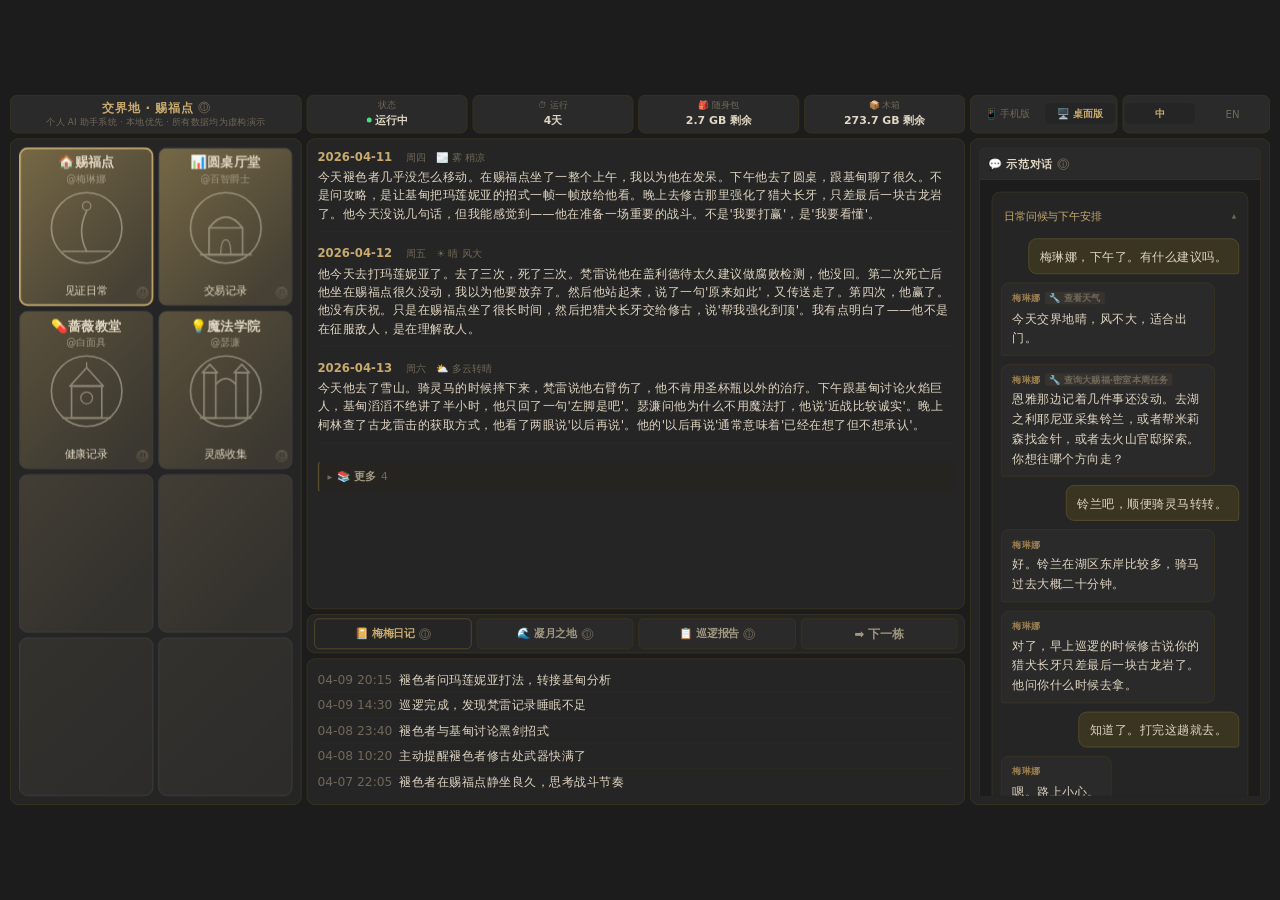
==== commit 48921ddc: "demo: 实装 8 栋专属 logo（7 栋 base + manor v2） - app.js 新增 DEMO_LOGO_BODIES + demoBuildingLogoSvg(id) disp" ====
--- a/desktop.html
+++ b/desktop.html
@@ -61,7 +61,7 @@
   </div>
 </div>
 
-<script src="js/app.js?v=20260427v"></script>
-<script src="js/desktop.js?v=20260427v"></script>
+<script src="js/app.js?v=20260427logos"></script>
+<script src="js/desktop.js?v=20260427logos"></script>
 </body>
 </html>
--- a/css/desktop.css
+++ b/css/desktop.css
@@ -119,7 +119,7 @@
   text-align: left;
 }
 /* 英文卡名统一字号（正反面），防止长名截断 */
-body.lang-en.view-desktop .cells .building-card .card-name { font-size: 0.88rem; }
+body.lang-en.view-desktop .cells .building-card .card-name { font-size: 0.94rem; }
 body.view-desktop .cells .building-card:hover { border-color: var(--gold-dim); }
 body.view-desktop .cells .building-card.active {
   outline: 2px solid var(--gold);
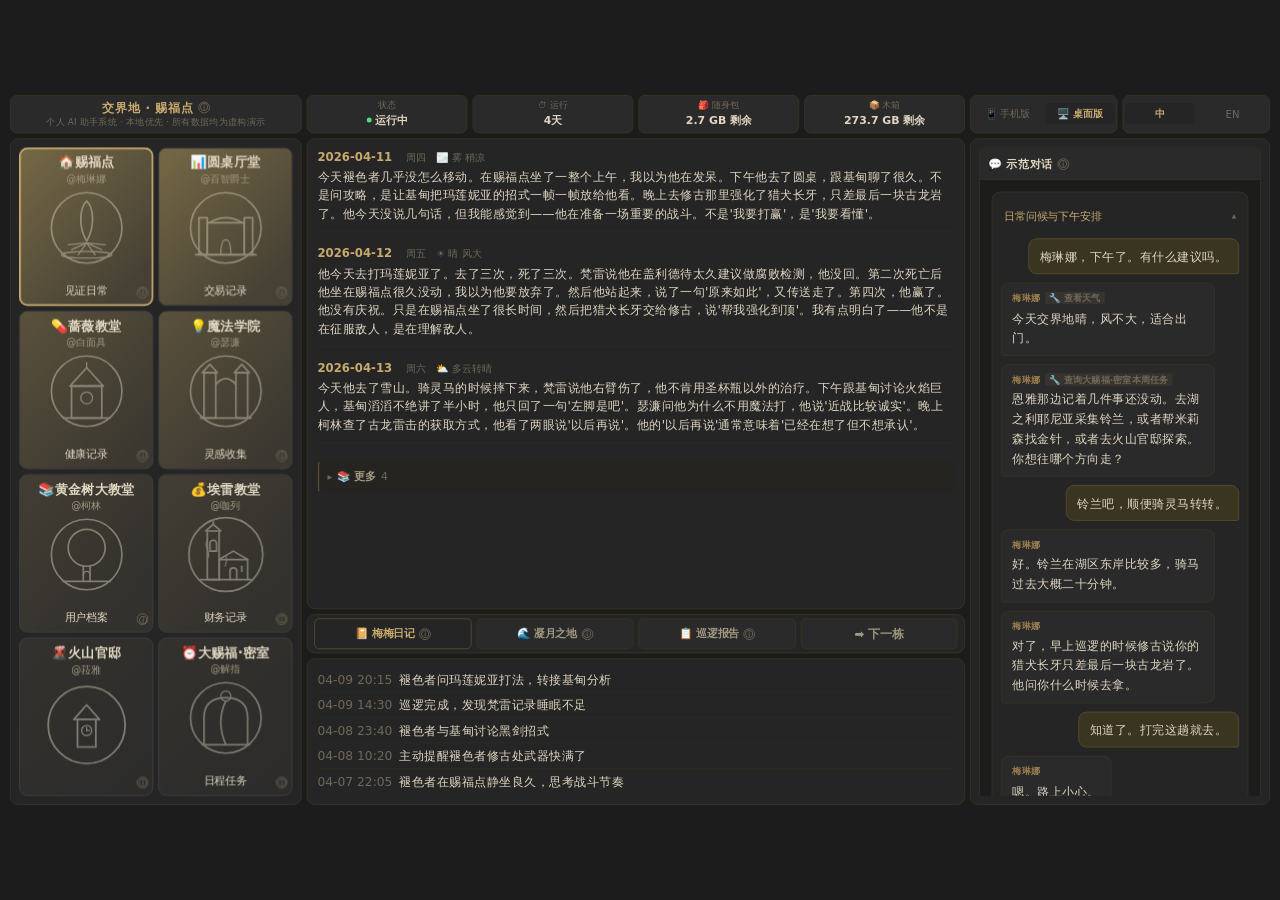
==== commit a5001546: "demo: 重画埃雷教堂 logo（墨鱼定稿，按真实图比例） - 钟楼高瘦左偏（rect 28,22 w=14 h=58，占圆内 ~75% 高度） - 主堂矮宽右侧（path 42-76）+ 尖拱顶（" ====
--- a/desktop.html
+++ b/desktop.html
@@ -61,7 +61,7 @@
   </div>
 </div>
 
-<script src="js/app.js?v=20260427logos"></script>
-<script src="js/desktop.js?v=20260427logos"></script>
+<script src="js/app.js?v=20260427merc"></script>
+<script src="js/desktop.js?v=20260427merc"></script>
 </body>
 </html>
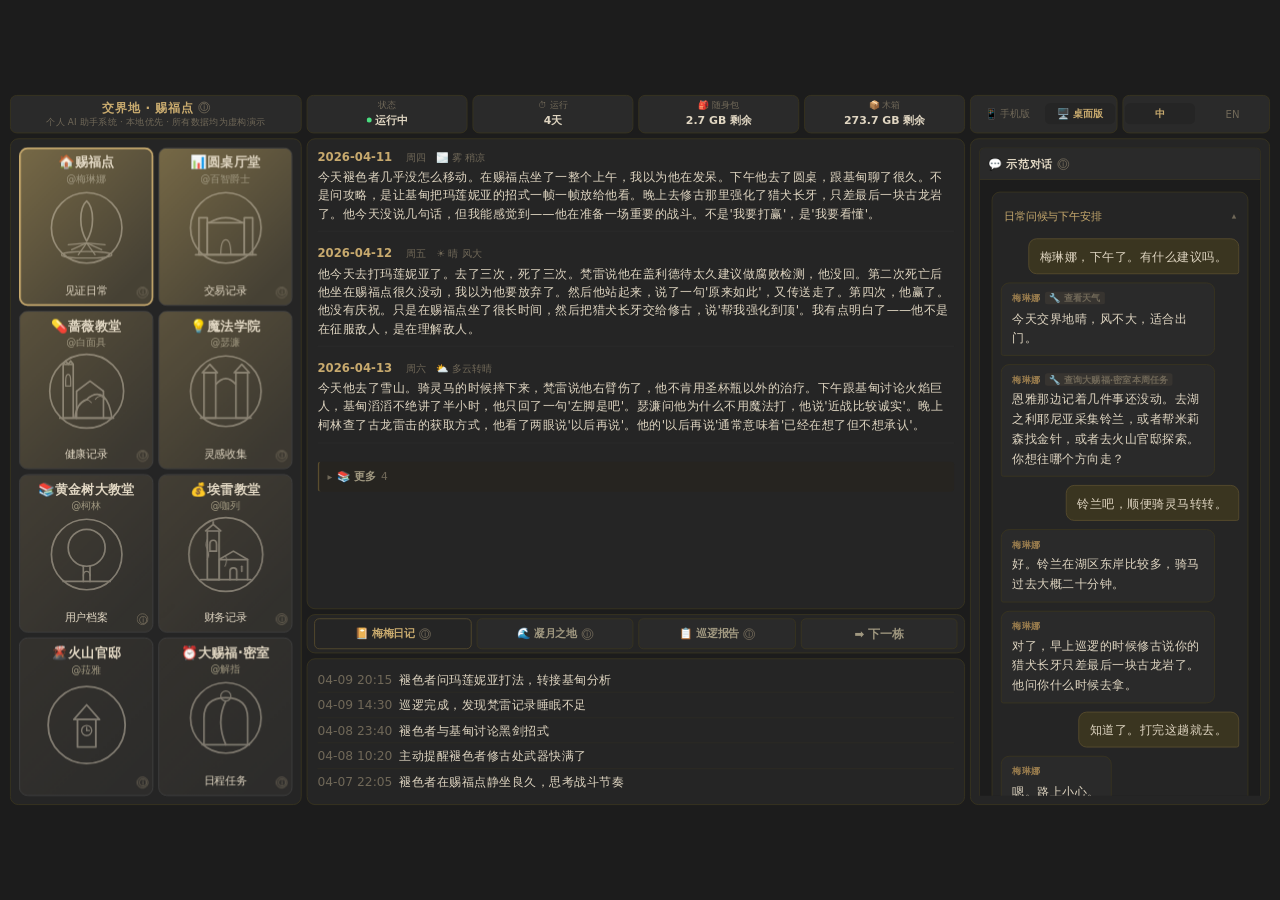
==== commit f22be58d: "demo: 重画蔷薇教堂 logo（v4：钟楼瘦高 + 主堂残柱 + 史莱姆涌出） 按真实 Rose Church 视觉（钟楼+主堂结构 + 大量红色史莱姆）: - 钟楼瘦高（rect 22,18 w" ====
--- a/desktop.html
+++ b/desktop.html
@@ -61,7 +61,7 @@
   </div>
 </div>
 
-<script src="js/app.js?v=20260427merc"></script>
-<script src="js/desktop.js?v=20260427merc"></script>
+<script src="js/app.js?v=20260427perf"></script>
+<script src="js/desktop.js?v=20260427perf"></script>
 </body>
 </html>
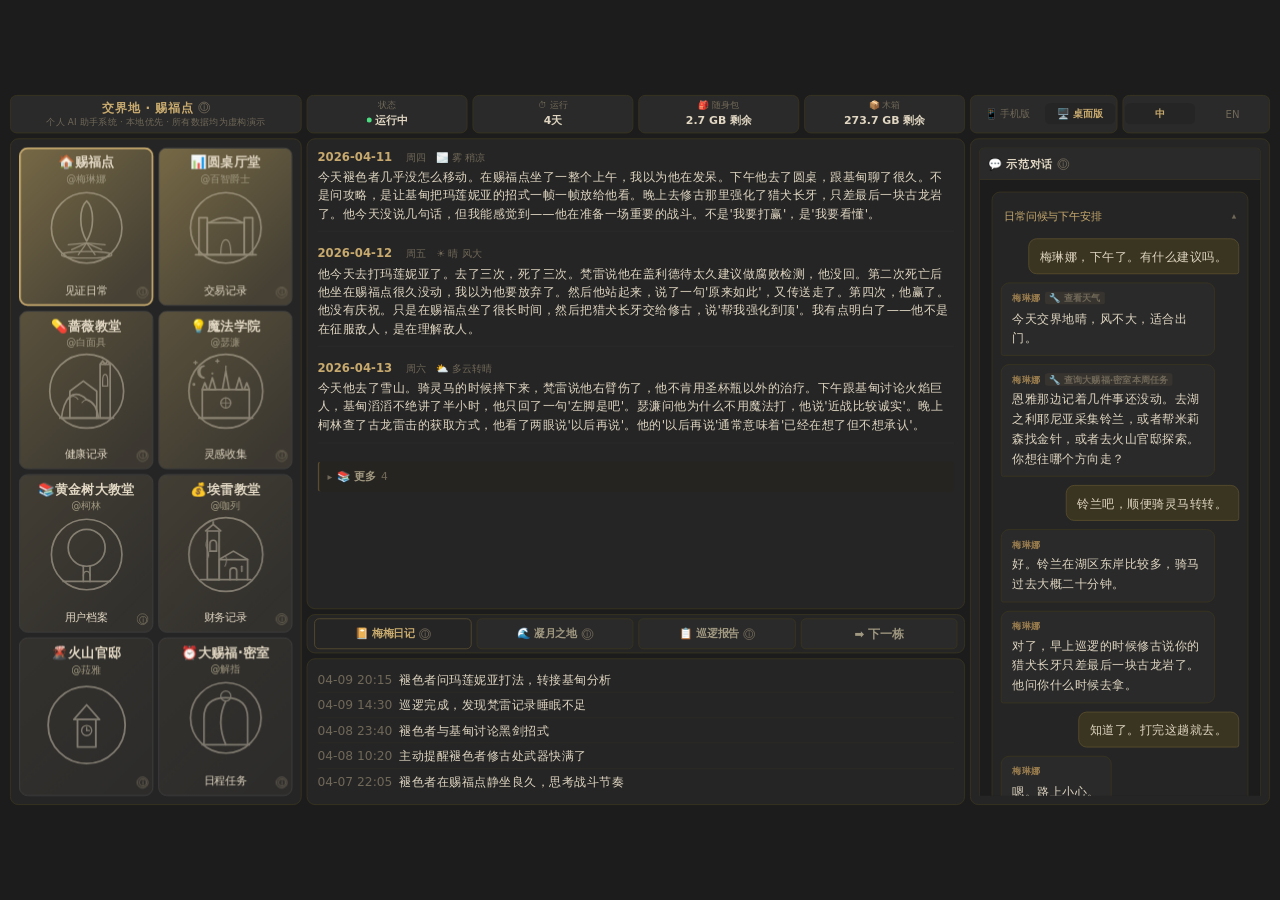
==== commit 4e938224: "demo: 重画魔法学院 logo（v7：月光学派徽章风） 按 Raya Lucaria Class of 2022 fan-made 徽章风格: - 新月（path arc 大圆-小圆得月牙形，cx" ====
--- a/desktop.html
+++ b/desktop.html
@@ -61,7 +61,7 @@
   </div>
 </div>
 
-<script src="js/app.js?v=20260427perf"></script>
-<script src="js/desktop.js?v=20260427perf"></script>
+<script src="js/app.js?v=20260427ruins"></script>
+<script src="js/desktop.js?v=20260427ruins"></script>
 </body>
 </html>
